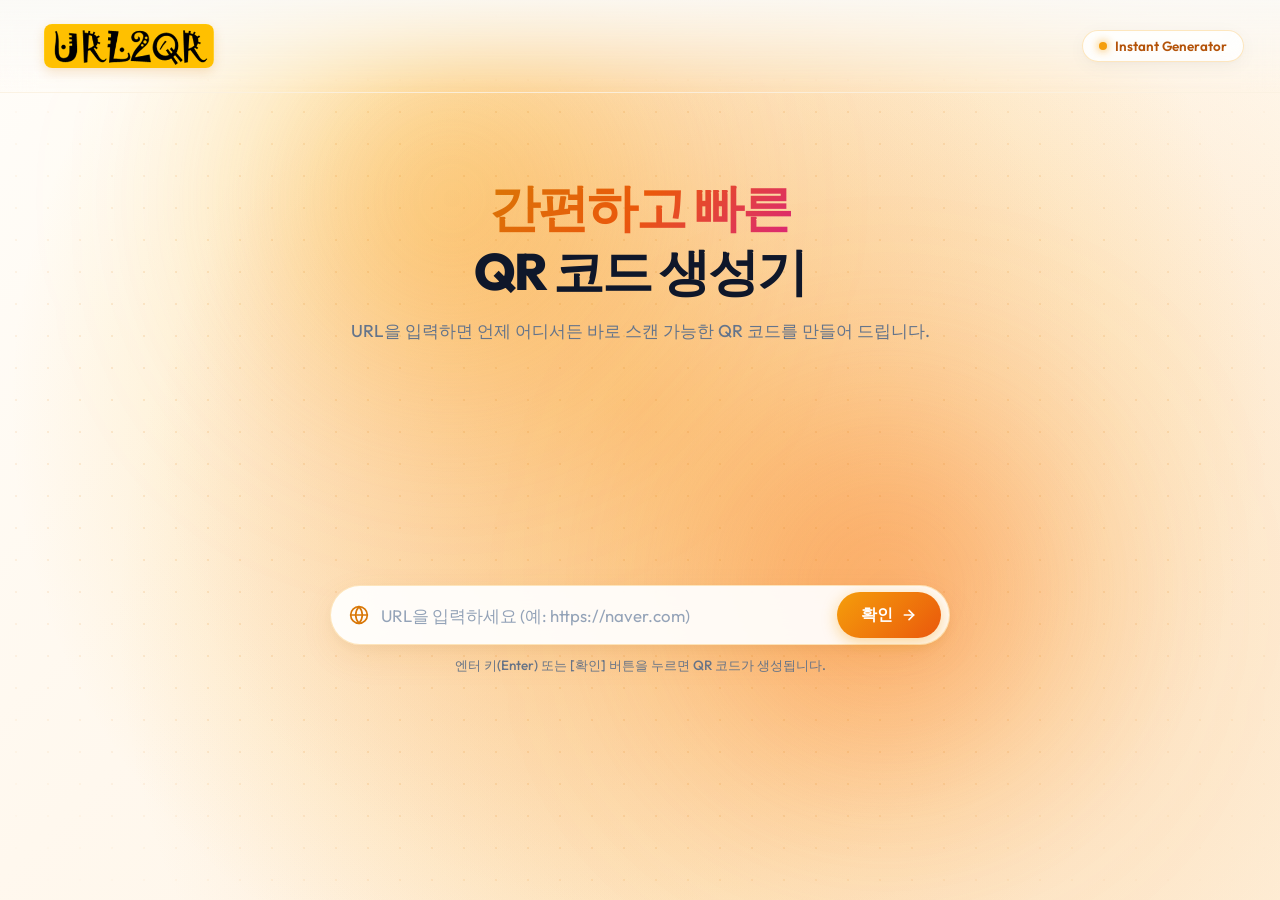
==== url2qr/index.html @ 213cbceb "Add files via upload" ====
<!DOCTYPE html>
<html lang="ko">
<head>
  <meta charset="UTF-8">
  <meta name="viewport" content="width=device-width, initial-scale=1.0">
  <title>QR Code Generator | 스마트 QR 코드 생성기</title>
  <meta name="description" content="URL을 입력하여 손쉽게 고해상도 QR 코드를 생성하고 JPG 파일로 다운로드하세요.">
  
  <!-- Google Fonts (Pretendard & Outfit) -->
  <link rel="preconnect" href="https://fonts.googleapis.com">
  <link rel="preconnect" href="https://fonts.gstatic.com" crossorigin>
  <link href="https://fonts.googleapis.com/css2?family=Outfit:wght@400;500;600;700;800&family=Pretendard:wght@400;500;600;700&display=swap" rel="stylesheet">
  
  <!-- CSS Stylesheet -->
  <link rel="stylesheet" href="css/style.css">
  
  <!-- Local QRCode Library with CDN fallback -->
  <script src="js/qrcode.min.js"></script>
  <script>
    if (typeof QRCode === 'undefined') {
      document.write('<script src="https://cdnjs.cloudflare.com/ajax/libs/qrcodejs/1.0.0/qrcode.min.js"><\/script>');
    }
  </script>
</head>
<body>
  <!-- Interactive Dynamic Gradient & Ambient Background -->
  <div class="dynamic-background" id="dynamicBackground"></div>
  <div class="bg-glow bg-glow-1"></div>
  <div class="bg-glow bg-glow-2"></div>
  <div class="bg-grid-pattern"></div>

  <!-- Header Section -->
  <header class="app-header">
    <div class="logo-container" id="logoContainer">
      <img src="img/logo.png" alt="Company Logo" class="brand-logo" onerror="this.classList.add('fallback'); this.parentElement.insertAdjacentHTML('beforeend', '<span class=\'logo-fallback-text\'>QR Flow</span>')">
    </div>
    <div class="header-badge">
      <span class="pulse-dot"></span>
      <span class="badge-text">Instant Generator</span>
    </div>
  </header>

  <!-- Main Container -->
  <main class="main-container" id="mainContainer">
    
    <!-- Hero / Intro Title Section (Visible initially, fades slightly when QR is active) -->
    <section class="hero-section" id="heroSection">
      <h1 class="hero-title">
        <span class="gradient-text">간편하고 빠른</span><br>
        QR 코드 생성기
      </h1>
      <p class="hero-subtitle">
        URL을 입력하면 언제 어디서든 바로 스캔 가능한 QR 코드를 만들어 드립니다.
      </p>
    </section>

    <!-- Center QR Code Display Section (Animates in when generated) -->
    <section class="qr-display-section" id="qrDisplaySection" aria-live="polite">
      <div class="qr-card-wrapper">
        <div class="qr-card" id="qrCard" title="클릭하여 JPG 파일로 다운로드">
          <!-- QR Code Canvas / Container -->
          <div class="qr-box" id="qrcodeBox">
            <div id="qrcode"></div>
          </div>

          <!-- Hover Overlay Guide -->
          <div class="qr-overlay" id="qrOverlay">
            <div class="overlay-icon-wrap">
              <svg class="download-icon" viewBox="0 0 24 24" fill="none" stroke="currentColor" stroke-width="2" stroke-linecap="round" stroke-linejoin="round">
                <path d="M21 15v4a2 2 0 0 1-2 2H5a2 2 0 0 1-2-2v-4"></path>
                <polyline points="7 10 12 15 17 10"></polyline>
                <line x1="12" y1="15" x2="12" y2="3"></line>
              </svg>
            </div>
            <span class="overlay-text">클릭하여 JPG 다운로드</span>
          </div>
        </div>

        <!-- QR Meta Info & Action Footer -->
        <div class="qr-info-bar">
          <div class="qr-target-url" id="qrTargetUrl" title="입력된 URL">https://...</div>
          <div class="qr-action-buttons">
            <button type="button" class="btn-action" id="btnDownloadJpg" title="JPG 파일로 다운로드">
              <svg viewBox="0 0 24 24" fill="none" stroke="currentColor" stroke-width="2" stroke-linecap="round" stroke-linejoin="round">
                <path d="M21 15v4a2 2 0 0 1-2 2H5a2 2 0 0 1-2-2v-4"></path>
                <polyline points="7 10 12 15 17 10"></polyline>
                <line x1="12" y1="15" x2="12" y2="3"></line>
              </svg>
              <span>JPG 다운로드</span>
            </button>
            <button type="button" class="btn-action btn-secondary" id="btnCopyUrl" title="URL 복사">
              <svg viewBox="0 0 24 24" fill="none" stroke="currentColor" stroke-width="2" stroke-linecap="round" stroke-linejoin="round">
                <rect x="9" y="9" width="13" height="13" rx="2" ry="2"></rect>
                <path d="M5 15H4a2 2 0 0 1-2-2V4a2 2 0 0 1 2-2h9a2 2 0 0 1 2 2v1"></path>
              </svg>
              <span>링크 복사</span>
            </button>
          </div>
        </div>
      </div>
    </section>

    <!-- URL Input Bar (Starts in the center, transitions to the bottom dock on submit) -->
    <section class="input-section" id="inputSection">
      <form class="url-input-form" id="urlForm" autocomplete="off">
        <div class="input-glow-wrapper">
          <div class="input-prefix-icon">
            <svg viewBox="0 0 24 24" fill="none" stroke="currentColor" stroke-width="2" stroke-linecap="round" stroke-linejoin="round">
              <circle cx="12" cy="12" r="10"></circle>
              <line x1="2" y1="12" x2="22" y2="12"></line>
              <path d="M12 2a15.3 15.3 0 0 1 4 10 15.3 15.3 0 0 1-4 10 15.3 15.3 0 0 1-4-10 15.3 15.3 0 0 1 4-10z"></path>
            </svg>
          </div>
          
          <input 
            type="text" 
            id="urlInput" 
            class="url-input-field" 
            placeholder="URL을 입력하세요 (예: https://naver.com)"
            aria-label="생성할 QR 코드의 URL 입력"
            spellcheck="false"
            required
          />

          <button type="button" class="btn-clear" id="btnClear" aria-label="입력 내용 지우기" style="display: none;">
            <svg viewBox="0 0 24 24" fill="none" stroke="currentColor" stroke-width="2" stroke-linecap="round" stroke-linejoin="round">
              <line x1="18" y1="6" x2="6" y2="18"></line>
              <line x1="6" y1="6" x2="18" y2="18"></line>
            </svg>
          </button>

          <button type="button" class="btn-submit" id="btnSubmit">
            <span class="btn-submit-text">확인</span>
            <svg class="btn-submit-icon" viewBox="0 0 24 24" fill="none" stroke="currentColor" stroke-width="2.5" stroke-linecap="round" stroke-linejoin="round">
              <line x1="5" y1="12" x2="19" y2="12"></line>
              <polyline points="12 5 19 12 12 19"></polyline>
            </svg>
          </button>
        </div>
        <p class="input-hint" id="inputHint">엔터 키(Enter) 또는 [확인] 버튼을 누르면 QR 코드가 생성됩니다.</p>
      </form>
    </section>

  </main>

  <!-- Toast Notification Message -->
  <div class="toast-notification" id="toastNotification" role="status" aria-live="polite">
    <div class="toast-icon">
      <svg viewBox="0 0 24 24" fill="none" stroke="currentColor" stroke-width="2" stroke-linecap="round" stroke-linejoin="round">
        <polyline points="20 6 9 17 4 12"></polyline>
      </svg>
    </div>
    <span class="toast-message" id="toastMessage">QR 코드가 다운로드되었습니다!</span>
  </div>

  <!-- JavaScript -->
  <script src="js/app.js"></script>
</body>
</html>
---- url2qr/css/style.css ----
/* ==========================================================================
   Design System & Global Variables (Bright / Warm Amber & Interactive Theme)
   ========================================================================== */
:root {
  /* Mouse interactive dynamic coordinates & colors (updated via JS) */
  --mouse-x: 50vw;
  --mouse-y: 45vh;
  --mouse-percent-x: 0.5;
  --mouse-percent-y: 0.5;
  --glow-color-1: rgba(251, 191, 36, 0.45);   /* Warm Amber Yellow */
  --glow-color-2: rgba(253, 186, 116, 0.45);  /* Soft Peach Orange */
  --glow-color-3: rgba(244, 114, 182, 0.25);  /* Subtle Rose Pink */

  /* Bright Warm Palette matching the URL2QR Yellow Logo */
  --bg-main: #FAF9F6;
  --bg-surface: rgba(255, 255, 255, 0.82);
  --bg-surface-solid: #FFFFFF;
  --bg-surface-hover: rgba(255, 255, 255, 0.95);
  --border-glass: rgba(226, 232, 240, 0.85);
  --border-glass-focus: #F59E0B;
  
  --primary: #F59E0B;             /* Logo Amber Tone */
  --primary-dark: #D97706;
  --primary-light: #FEF3C7;
  --primary-glow: rgba(245, 158, 11, 0.35);
  --secondary: #EA580C;           /* Warm Sunset Orange */
  --secondary-glow: rgba(234, 88, 12, 0.25);
  
  --text-main: #0F172A;           /* Deep Charcoal Slate for Crisp Readability */
  --text-muted: #64748B;          /* Soft Gray */
  --text-sub: #475569;
  
  --shadow-subtle: 0 4px 20px -2px rgba(15, 23, 42, 0.05), 0 2px 6px -1px rgba(15, 23, 42, 0.03);
  --shadow-card: 0 25px 50px -12px rgba(217, 119, 6, 0.16), 0 12px 24px -8px rgba(15, 23, 42, 0.08);
  --shadow-input: 0 12px 36px -4px rgba(217, 119, 6, 0.12), 0 4px 14px rgba(15, 23, 42, 0.04);
  
  /* Typography */
  --font-family: 'Pretendard', 'Outfit', -apple-system, BlinkMacSystemFont, 'Segoe UI', Roboto, sans-serif;
  
  /* Transitions */
  --transition-smooth: all 0.65s cubic-bezier(0.16, 1, 0.3, 1);
  --transition-fast: all 0.25s cubic-bezier(0.4, 0, 0.2, 1);
}

/* ==========================================================================
   Reset & Base Styles
   ========================================================================== */
*, *::before, *::after {
  margin: 0;
  padding: 0;
  box-sizing: border-box;
}

html, body {
  width: 100%;
  height: 100%;
  overflow-x: hidden;
  font-family: var(--font-family);
  background-color: var(--bg-main);
  color: var(--text-main);
  -webkit-font-smoothing: antialiased;
  -moz-osx-font-smoothing: grayscale;
}

/* ==========================================================================
   Interactive Mouse-reactive Dynamic Gradient Background
   ========================================================================== */
.dynamic-background {
  position: fixed;
  inset: 0;
  pointer-events: none;
  z-index: 0;
  overflow: hidden;
  background: 
    radial-gradient(
      900px circle at var(--mouse-x) var(--mouse-y),
      var(--glow-color-1) 0%,
      transparent 70%
    ),
    radial-gradient(
      1100px circle at calc(100vw - var(--mouse-x) * 0.7) calc(100vh - var(--mouse-y) * 0.7),
      var(--glow-color-2) 0%,
      transparent 65%
    ),
    radial-gradient(
      800px circle at calc(var(--mouse-x) * 0.5 + 25vw) calc(var(--mouse-y) * 0.5 + 25vh),
      var(--glow-color-3) 0%,
      transparent 60%
    ),
    linear-gradient(135deg, #FFFDF9 0%, #FFF8EE 40%, #FEF3E2 100%);
  transition: background 0.15s ease-out;
}

/* Floating Ambient Orbs with Spring Easing */
.bg-glow {
  position: fixed;
  border-radius: 50%;
  filter: blur(90px);
  pointer-events: none;
  z-index: 0;
  opacity: 0.6;
  mix-blend-mode: multiply;
  transition: transform 0.4s cubic-bezier(0.2, 0.8, 0.2, 1);
}

.bg-glow-1 {
  width: 520px;
  height: 520px;
  background: radial-gradient(circle, #FBBF24 0%, rgba(251, 191, 36, 0) 70%);
  top: -60px;
  left: 15%;
  transform: translate(calc(var(--mouse-percent-x) * 40px), calc(var(--mouse-percent-y) * 30px));
}

.bg-glow-2 {
  width: 480px;
  height: 480px;
  background: radial-gradient(circle, #FB923C 0%, rgba(251, 146, 60, 0) 70%);
  bottom: 8%;
  right: 12%;
  transform: translate(calc(var(--mouse-percent-x) * -40px), calc(var(--mouse-percent-y) * -35px));
}

/* Subtle Geometric Grid Dot Pattern for Aesthetic Depth */
.bg-grid-pattern {
  position: fixed;
  inset: 0;
  background-image: radial-gradient(rgba(217, 119, 6, 0.12) 1.2px, transparent 1.2px);
  background-size: 32px 32px;
  mask-image: radial-gradient(ellipse at center, black 60%, transparent 95%);
  -webkit-mask-image: radial-gradient(ellipse at center, black 60%, transparent 95%);
  pointer-events: none;
  z-index: 0;
}

/* ==========================================================================
   Header (Logo top-left with matching styling)
   ========================================================================== */
.app-header {
  position: fixed;
  top: 0;
  left: 0;
  width: 100%;
  padding: 20px 36px;
  display: flex;
  align-items: center;
  justify-content: space-between;
  z-index: 50;
  backdrop-filter: blur(16px);
  -webkit-backdrop-filter: blur(16px);
  background: linear-gradient(to bottom, rgba(250, 249, 246, 0.85) 0%, rgba(250, 249, 246, 0) 100%);
  border-bottom: 1px solid rgba(245, 158, 11, 0.08);
}

.logo-container {
  display: flex;
  align-items: center;
  gap: 12px;
  cursor: pointer;
  transition: var(--transition-fast);
  padding: 4px 8px;
  border-radius: 14px;
}

.logo-container:hover {
  transform: translateY(-2px);
}

.brand-logo {
  height: 44px;
  max-width: 180px;
  object-fit: contain;
  border-radius: 8px;
  box-shadow: 0 4px 12px rgba(217, 119, 6, 0.2);
  transition: var(--transition-fast);
}

.brand-logo:hover {
  box-shadow: 0 6px 18px rgba(217, 119, 6, 0.3);
}

.brand-logo.fallback {
  display: none;
}

.logo-fallback-text {
  font-size: 1.4rem;
  font-weight: 800;
  letter-spacing: -0.5px;
  background: linear-gradient(135deg, #D97706, #EA580C);
  -webkit-background-clip: text;
  -webkit-text-fill-color: transparent;
}

.header-badge {
  display: flex;
  align-items: center;
  gap: 8px;
  padding: 7px 16px;
  background: rgba(255, 255, 255, 0.8);
  border: 1px solid rgba(245, 158, 11, 0.25);
  border-radius: 9999px;
  font-size: 0.84rem;
  color: #B45309;
  font-weight: 600;
  box-shadow: var(--shadow-subtle);
  backdrop-filter: blur(10px);
}

.pulse-dot {
  width: 8px;
  height: 8px;
  border-radius: 50%;
  background-color: #F59E0B;
  box-shadow: 0 0 10px #F59E0B;
  animation: pulseDot 2s infinite;
}

@keyframes pulseDot {
  0%, 100% { opacity: 1; transform: scale(1); }
  50% { opacity: 0.4; transform: scale(0.85); }
}

/* ==========================================================================
   Main Layout Container
   ========================================================================== */
.main-container {
  position: relative;
  width: 100%;
  min-height: 100vh;
  display: flex;
  flex-direction: column;
  align-items: center;
  justify-content: center;
  padding: 90px 20px 140px 20px;
  z-index: 10;
}

/* ==========================================================================
   Hero Section
   ========================================================================== */
.hero-section {
  text-align: center;
  max-width: 660px;
  margin-bottom: 30px;
  transition: var(--transition-smooth);
}

.hero-title {
  font-size: clamp(2.1rem, 5.5vw, 3.2rem);
  font-weight: 800;
  line-height: 1.25;
  letter-spacing: -0.035em;
  color: var(--text-main);
  margin-bottom: 14px;
}

.gradient-text {
  background: linear-gradient(135deg, #D97706 0%, #EA580C 50%, #DB2777 100%);
  -webkit-background-clip: text;
  -webkit-text-fill-color: transparent;
}

.hero-subtitle {
  font-size: 1.08rem;
  color: var(--text-muted);
  line-height: 1.65;
  font-weight: 450;
}

/* When QR is active, compact the hero section */
body.has-qr .hero-section {
  opacity: 0;
  height: 0;
  margin-bottom: 0;
  pointer-events: none;
  transform: translateY(-20px) scale(0.95);
}

/* ==========================================================================
   Center QR Code Display Section (Bright Glassmorphism Card)
   ========================================================================== */
.qr-display-section {
  display: flex;
  flex-direction: column;
  align-items: center;
  justify-content: center;
  width: 100%;
  max-width: 440px;
  opacity: 0;
  transform: scale(0.88) translateY(30px);
  pointer-events: none;
  visibility: hidden;
  transition: var(--transition-smooth);
}

body.has-qr .qr-display-section {
  opacity: 1;
  transform: scale(1) translateY(0);
  pointer-events: auto;
  visibility: visible;
}

.qr-card-wrapper {
  width: 100%;
  display: flex;
  flex-direction: column;
  align-items: center;
  gap: 18px;
}

/* The Interactive QR Card */
.qr-card {
  position: relative;
  background: rgba(255, 255, 255, 0.88);
  border: 1px solid rgba(255, 255, 255, 0.95);
  border-radius: 28px;
  padding: 24px;
  box-shadow: var(--shadow-card);
  backdrop-filter: blur(24px);
  -webkit-backdrop-filter: blur(24px);
  cursor: pointer;
  overflow: hidden;
  transition: var(--transition-fast);
  transform: translateZ(0);
}

/* Gradient rim border */
.qr-card::before {
  content: '';
  position: absolute;
  inset: 0;
  border-radius: 28px;
  padding: 1.5px;
  background: linear-gradient(135deg, rgba(245, 158, 11, 0.45), rgba(251, 146, 60, 0.4), rgba(244, 114, 182, 0.3));
  -webkit-mask: linear-gradient(#fff 0 0) content-box, linear-gradient(#fff 0 0);
  -webkit-mask-composite: xor;
  mask-composite: exclude;
  pointer-events: none;
}

.qr-card:hover {
  transform: translateY(-6px) scale(1.02);
  box-shadow: 0 30px 60px -12px rgba(217, 119, 6, 0.28), 0 16px 32px -8px rgba(15, 23, 42, 0.1);
}

.qr-card:active {
  transform: translateY(-2px) scale(0.99);
}

/* The QR Box with Clean White Background */
.qr-box {
  background: #FFFFFF;
  padding: 20px;
  border-radius: 18px;
  display: flex;
  align-items: center;
  justify-content: center;
  box-shadow: 0 4px 16px rgba(15, 23, 42, 0.06);
  border: 1px solid rgba(226, 232, 240, 0.6);
  transition: var(--transition-fast);
}

#qrcode {
  display: flex;
  align-items: center;
  justify-content: center;
}

#qrcode canvas,
#qrcode img {
  display: block;
  max-width: 100%;
  height: auto;
  border-radius: 6px;
}

/* Hover Overlay on QR Card (Warm Frosted Glass) */
.qr-overlay {
  position: absolute;
  inset: 0;
  background: rgba(255, 255, 255, 0.9);
  backdrop-filter: blur(8px);
  -webkit-backdrop-filter: blur(8px);
  border-radius: 28px;
  display: flex;
  flex-direction: column;
  align-items: center;
  justify-content: center;
  gap: 12px;
  opacity: 0;
  transition: opacity 0.3s ease;
  pointer-events: none;
}

.qr-card:hover .qr-overlay {
  opacity: 1;
}

.overlay-icon-wrap {
  width: 56px;
  height: 56px;
  border-radius: 50%;
  background: linear-gradient(135deg, #F59E0B, #EA580C);
  display: flex;
  align-items: center;
  justify-content: center;
  color: #FFFFFF;
  box-shadow: 0 8px 20px rgba(245, 158, 11, 0.4);
  transform: translateY(10px);
  transition: transform 0.3s cubic-bezier(0.16, 1, 0.3, 1);
}

.qr-card:hover .overlay-icon-wrap {
  transform: translateY(0);
}

.download-icon {
  width: 26px;
  height: 26px;
}

.overlay-text {
  font-size: 0.95rem;
  font-weight: 700;
  color: #B45309;
  letter-spacing: -0.2px;
}

/* QR Info Bar & Action Buttons */
.qr-info-bar {
  width: 100%;
  display: flex;
  flex-direction: column;
  align-items: center;
  gap: 12px;
}

.qr-target-url {
  max-width: 380px;
  padding: 7px 16px;
  background: rgba(255, 255, 255, 0.9);
  border: 1px solid rgba(245, 158, 11, 0.2);
  border-radius: 999px;
  font-size: 0.86rem;
  color: var(--text-sub);
  white-space: nowrap;
  overflow: hidden;
  text-overflow: ellipsis;
  text-align: center;
  box-shadow: var(--shadow-subtle);
}

.qr-action-buttons {
  display: flex;
  gap: 10px;
  width: 100%;
  justify-content: center;
}

.btn-action {
  display: inline-flex;
  align-items: center;
  justify-content: center;
  gap: 8px;
  padding: 11px 22px;
  border-radius: 12px;
  font-size: 0.92rem;
  font-weight: 700;
  font-family: inherit;
  cursor: pointer;
  border: none;
  background: linear-gradient(135deg, #F59E0B 0%, #EA580C 100%);
  color: #FFFFFF;
  box-shadow: 0 4px 16px rgba(245, 158, 11, 0.35);
  transition: var(--transition-fast);
}

.btn-action svg {
  width: 17px;
  height: 17px;
}

.btn-action:hover {
  background: linear-gradient(135deg, #D97706 0%, #C2410C 100%);
  transform: translateY(-2px);
  box-shadow: 0 8px 24px rgba(245, 158, 11, 0.45);
}

.btn-action:active {
  transform: translateY(0);
}

.btn-action.btn-secondary {
  background: rgba(255, 255, 255, 0.9);
  border: 1px solid rgba(226, 232, 240, 0.9);
  color: var(--text-main);
  box-shadow: var(--shadow-subtle);
}

.btn-action.btn-secondary:hover {
  background: #FFFFFF;
  border-color: rgba(245, 158, 11, 0.4);
  color: #D97706;
  transform: translateY(-2px);
}

/* ==========================================================================
   URL Input Section (Center to Bottom Dock transition)
   ========================================================================== */
.input-section {
  position: relative;
  width: 100%;
  max-width: 620px;
  z-index: 40;
  transition: var(--transition-smooth);
}

/* Initial State: Center aligned */
body:not(.has-qr) .input-section {
  margin-top: 10px;
}

/* Active QR State: Smoothly dock to the bottom of the viewport */
body.has-qr .input-section {
  position: fixed;
  bottom: 28px;
  left: 50%;
  transform: translateX(-50%);
  width: calc(100% - 40px);
  max-width: 600px;
  margin-top: 0;
}

.url-input-form {
  display: flex;
  flex-direction: column;
  align-items: center;
  width: 100%;
  gap: 12px;
}

.input-glow-wrapper {
  position: relative;
  width: 100%;
  display: flex;
  align-items: center;
  background: rgba(255, 255, 255, 0.92);
  border: 1.5px solid rgba(245, 158, 11, 0.25);
  border-radius: 9999px;
  padding: 6px 8px 6px 18px;
  box-shadow: var(--shadow-input);
  backdrop-filter: blur(20px);
  -webkit-backdrop-filter: blur(20px);
  transition: var(--transition-fast);
}

.input-glow-wrapper:focus-within {
  border-color: var(--border-glass-focus);
  box-shadow: 0 0 0 4px rgba(245, 158, 11, 0.2), 0 16px 36px rgba(217, 119, 6, 0.15);
  background: #FFFFFF;
}

.input-prefix-icon {
  display: flex;
  align-items: center;
  color: #D97706;
  margin-right: 12px;
  flex-shrink: 0;
}

.input-prefix-icon svg {
  width: 20px;
  height: 20px;
}

.url-input-field {
  flex: 1;
  background: transparent;
  border: none;
  outline: none;
  font-size: 1.05rem;
  font-family: inherit;
  color: var(--text-main);
  padding: 10px 0;
  min-width: 0;
  font-weight: 500;
}

.url-input-field::placeholder {
  color: #94A3B8;
  font-weight: 400;
}

/* Clear Button inside Input */
.btn-clear {
  background: transparent;
  border: none;
  color: #94A3B8;
  cursor: pointer;
  padding: 6px;
  border-radius: 50%;
  display: flex;
  align-items: center;
  justify-content: center;
  transition: var(--transition-fast);
  margin-right: 4px;
}

.btn-clear svg {
  width: 16px;
  height: 16px;
}

.btn-clear:hover {
  color: var(--text-main);
  background: rgba(226, 232, 240, 0.6);
}

/* Submit Button */
.btn-submit {
  display: inline-flex;
  align-items: center;
  gap: 8px;
  background: linear-gradient(135deg, #F59E0B 0%, #EA580C 100%);
  color: #FFFFFF;
  border: none;
  outline: none;
  padding: 12px 24px;
  border-radius: 9999px;
  font-size: 0.98rem;
  font-weight: 700;
  font-family: inherit;
  cursor: pointer;
  box-shadow: 0 4px 15px rgba(245, 158, 11, 0.4);
  transition: var(--transition-fast);
  flex-shrink: 0;
}

.btn-submit-icon {
  width: 16px;
  height: 16px;
  transition: transform 0.2s ease;
}

.btn-submit:hover {
  background: linear-gradient(135deg, #D97706 0%, #C2410C 100%);
  transform: translateY(-1px);
  box-shadow: 0 6px 20px rgba(245, 158, 11, 0.5);
}

.btn-submit:hover .btn-submit-icon {
  transform: translateX(3px);
}

.btn-submit:active {
  transform: translateY(1px);
}

.input-hint {
  font-size: 0.84rem;
  color: var(--text-muted);
  text-align: center;
  transition: var(--transition-fast);
  font-weight: 500;
}

body.has-qr .input-hint {
  display: none;
}

/* Shake Animation on Validation Error */
@keyframes shake {
  0%, 100% { transform: translateX(0); }
  20%, 60% { transform: translateX(-8px); }
  40%, 80% { transform: translateX(8px); }
}

.input-shake {
  animation: shake 0.45s ease-in-out;
  border-color: #EF4444 !important;
  box-shadow: 0 0 0 4px rgba(239, 68, 68, 0.2) !important;
}

/* ==========================================================================
   Toast Notification
   ========================================================================== */
.toast-notification {
  position: fixed;
  top: 30px;
  left: 50%;
  transform: translateX(-50%) translateY(-100px);
  background: rgba(255, 255, 255, 0.95);
  border: 1.5px solid rgba(245, 158, 11, 0.35);
  box-shadow: 0 12px 36px rgba(217, 119, 6, 0.2), 0 4px 12px rgba(0, 0, 0, 0.05);
  backdrop-filter: blur(20px);
  -webkit-backdrop-filter: blur(20px);
  padding: 12px 24px;
  border-radius: 9999px;
  display: flex;
  align-items: center;
  gap: 10px;
  z-index: 100;
  opacity: 0;
  pointer-events: none;
  transition: var(--transition-smooth);
}

.toast-notification.show {
  transform: translateX(-50%) translateY(0);
  opacity: 1;
  pointer-events: auto;
}

.toast-icon {
  width: 22px;
  height: 22px;
  border-radius: 50%;
  background: #10B981;
  color: #FFF;
  display: flex;
  align-items: center;
  justify-content: center;
}

.toast-icon svg {
  width: 14px;
  height: 14px;
}

.toast-message {
  font-size: 0.94rem;
  font-weight: 700;
  color: #1E293B;
}

/* ==========================================================================
   Responsive Adaptations
   ========================================================================== */
@media (max-width: 640px) {
  .app-header {
    padding: 16px 20px;
  }

  .brand-logo {
    height: 36px;
  }

  .main-container {
    padding: 75px 16px 120px 16px;
  }

  .qr-card {
    padding: 18px;
    border-radius: 22px;
  }

  .qr-box {
    padding: 14px;
  }

  .input-glow-wrapper {
    padding: 4px 6px 4px 14px;
  }

  .btn-submit {
    padding: 10px 18px;
    font-size: 0.9rem;
  }

  .url-input-field {
    font-size: 0.95rem;
  }

  body.has-qr .input-section {
    bottom: 16px;
  }
}
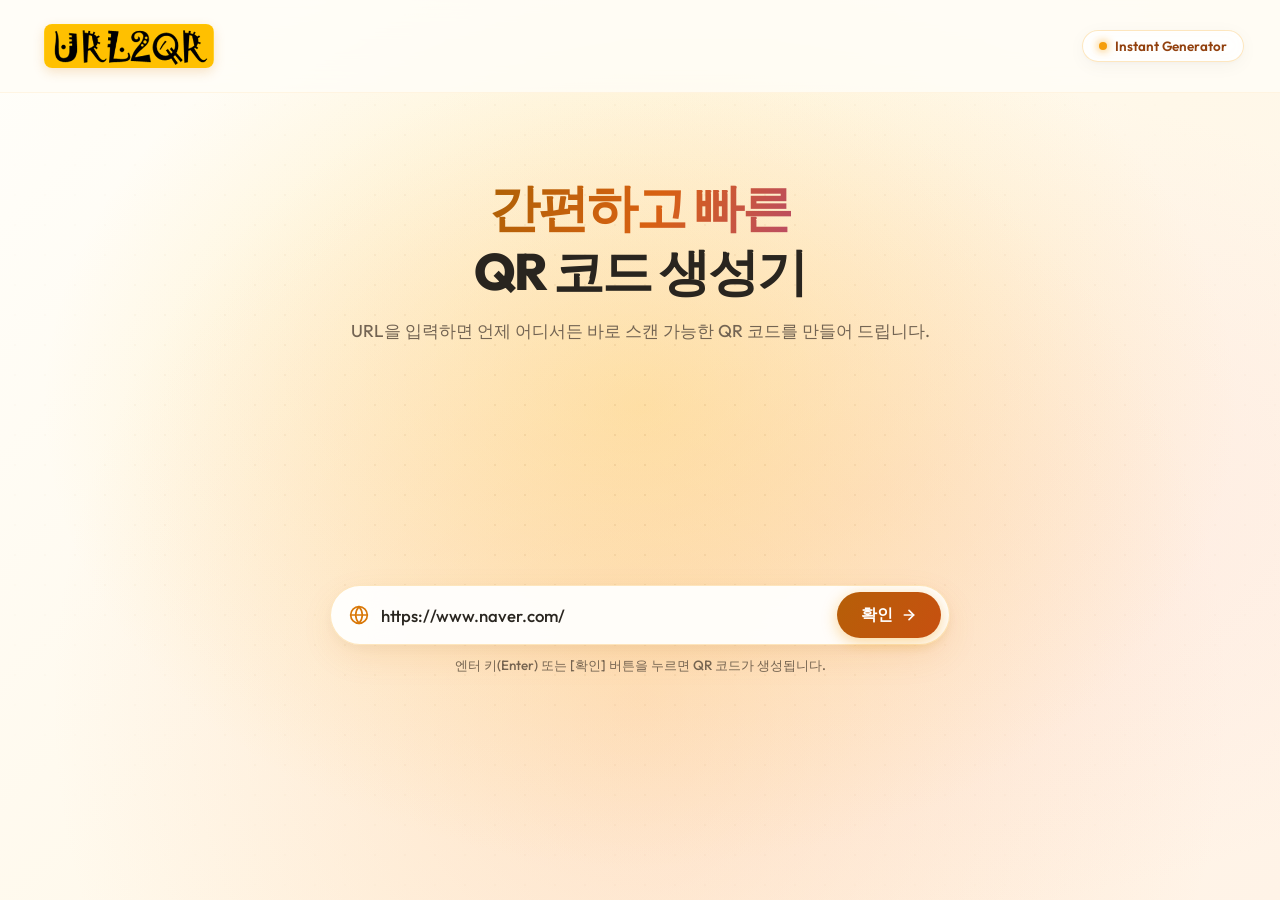
==== commit 9c99933b: "Add files via upload" ====
--- a/url2qr/index.html
+++ b/url2qr/index.html
@@ -21,8 +21,10 @@
       document.write('<script src="https://cdnjs.cloudflare.com/ajax/libs/qrcodejs/1.0.0/qrcode.min.js"><\/script>');
     }
   </script>
+  <link rel="stylesheet" href="../theme.css">
 </head>
 <body>
+  <div class="site-gradient" aria-hidden="true"></div>
   <!-- Interactive Dynamic Gradient & Ambient Background -->
   <div class="dynamic-background" id="dynamicBackground"></div>
   <div class="bg-glow bg-glow-1"></div>
@@ -114,7 +116,7 @@
           
           <input 
             type="text" 
-            id="urlInput" 
+            id="urlInput" value="https://www.naver.com/" 
             class="url-input-field" 
             placeholder="URL을 입력하세요 (예: https://naver.com)"
             aria-label="생성할 QR 코드의 URL 입력"
@@ -155,5 +157,6 @@
 
   <!-- JavaScript -->
   <script src="js/app.js"></script>
+  <script src="../gradient.js"></script>
 </body>
 </html>
--- a/theme.css
+++ b/theme.css
@@ -0,0 +1,78 @@
+:root {
+  --primary: #b45309;
+  --primary-hover: #92400e;
+  --primary-soft: #fff0cf;
+  --mint: #b45309;
+  --mint-soft: #fff4db;
+  --bg: #fffdf8;
+  --bg-soft: #fffaf0;
+  --bg-muted: #fff5e6;
+  --border: #efdfc9;
+  --border-strong: #dbc6a9;
+  --text-main: #29251f;
+  --text-sub: #65574a;
+  --text-muted: #786b5b;
+  --shadow-md: 0 18px 48px -18px rgba(163, 94, 27, .22);
+  --scene-x: 50%; --scene-y: 45%;
+  --scene-gold: hsla(44, 98%, 68%, .40);
+  --scene-peach: hsla(26, 96%, 78%, .38);
+  --scene-rose: hsla(352, 88%, 85%, .20);
+}
+html, body { background: #fffdf8; }
+body { isolation: isolate; }
+.site-gradient {
+  position: fixed; inset: 0; z-index: -1; pointer-events: none;
+  background:
+    radial-gradient(ellipse at var(--scene-x) var(--scene-y), var(--scene-gold), transparent 66%),
+    radial-gradient(ellipse at calc(100% - var(--scene-x)) 78%, var(--scene-peach), transparent 65%),
+    radial-gradient(ellipse at 68% calc(100% - var(--scene-y)), var(--scene-rose), transparent 60%),
+    linear-gradient(135deg, #fffefa, #fff8e9 58%, #fff3e7);
+}
+.site-gradient::after {
+  content: ''; position: absolute; inset: 0;
+  background: radial-gradient(rgba(164, 108, 41, .12) .7px, transparent .8px);
+  background-size: 30px 30px;
+  mask-image: radial-gradient(ellipse, #000, transparent 85%);
+}
+.hub-header { background: rgba(255, 253, 247, .82); border-color: rgba(201, 150, 78, .15); }
+.brand-image { width: 144px; height: auto; border-radius: 8px; box-shadow: 0 4px 12px #d99b2220; }
+.brand-name { color: #57432c; font-size: .9rem; }
+.badge { background: rgba(255,255,255,.85); color: #9a4b0a; border: 1px solid #f3e5ce; }
+.pulse { background: #f5ac24; }
+.gradient-text {
+  background: linear-gradient(115deg, #ad6105, #d86112 55%, #bb4c64);
+  -webkit-background-clip: text; background-clip: text; color: transparent;
+  -webkit-text-fill-color: transparent;
+}
+.tool-card, .short-card {
+  background: rgba(255,255,255,.86); border: 1px solid #fff;
+  box-shadow: 0 16px 45px -22px #ac6f3240; backdrop-filter: blur(14px);
+}
+.tool-card:hover, .tool-card:focus-visible { background: #fffdf9; border-color: #edc994; }
+.tool-icon.qr { background: #fff0c3; color: #ad6207; }
+.tool-icon.short { background: #ffeadc; color: #bf561a; }
+.btn-primary:not(:disabled), .btn.loading {
+  color: #fff; background: linear-gradient(120deg, #b65f08, #c75010);
+  box-shadow: 0 6px 18px #d17a2226;
+}
+.btn-primary:not(:disabled):hover { background: linear-gradient(120deg, #a45106, #b3420a); }
+.btn-dark:not(:disabled):hover { background: #ffe7b8; }
+.text-input:focus { box-shadow: 0 0 0 4px #e9ab3820; }
+.result-group.has-result .output-input { color: #8b490a; }
+.hub-footer { border-color: #eddfcc; color: #786b5b; }
+.dynamic-background, .bg-glow, .bg-grid-pattern { display: none; }
+.app-header { background: rgba(255,253,247,.82); }
+.hero-subtitle, .input-hint { color: #736453; }
+.qr-card { box-shadow: 0 22px 55px -20px #be852b42; }
+.btn-submit, .btn-action:not(.btn-secondary) { background: linear-gradient(120deg, #b65f08, #c75010); }
+.header-badge { color: #92400e; }
+.url-input-field::placeholder { color: #786b5b; }
+:is(a, button):focus-visible { outline: 3px solid #b45309; outline-offset: 4px; }
+@media (max-width: 480px) {
+  .brand-image { width: 116px; }
+  .brand-name { display: none; }
+  .tool-grid { grid-template-columns: 1fr; }
+}
+@media (prefers-reduced-motion: reduce) {
+  *, *::before, *::after { animation-duration: .01ms !important; transition-duration: .01ms !important; }
+}
